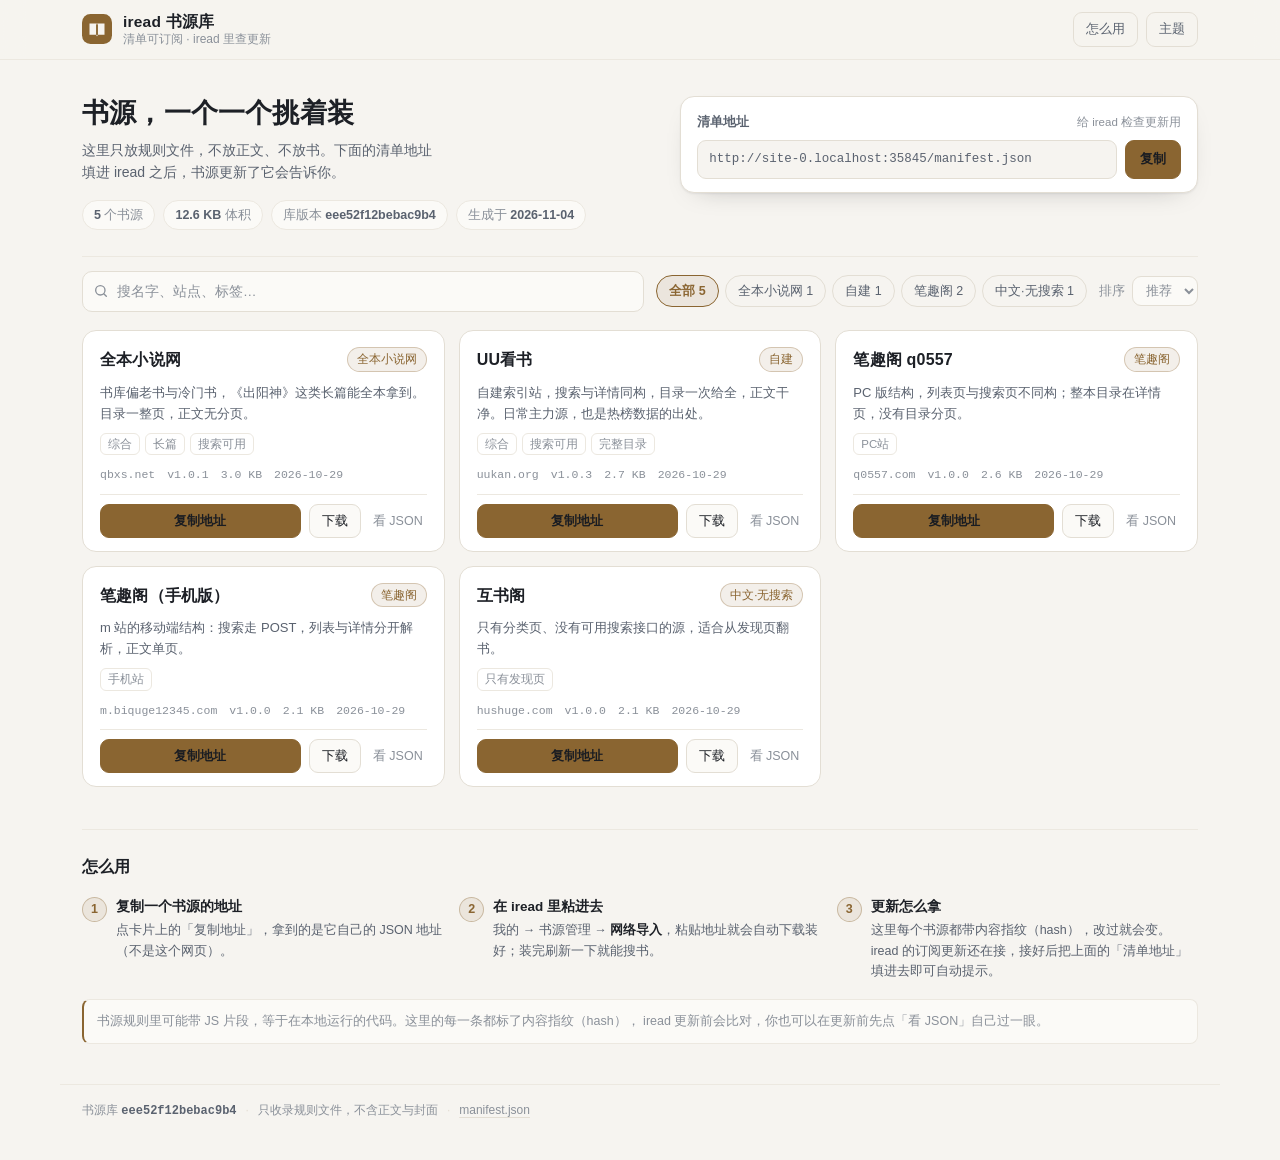
==== index.html @ b8ac7748 "init: iread 书源库（5 个书源 + 清单生成脚本 + 浏览页）" ====
<!doctype html>
<html lang="zh-CN" data-theme="dark">
<head>
<meta charset="utf-8">
<meta name="viewport" content="width=device-width, initial-scale=1">
<title>iread 书源库</title>
<meta name="description" content="iread 的书源库：清单可订阅，iread 里能直接查更新。">
<meta name="color-scheme" content="dark light">
<link rel="icon" href="data:image/svg+xml,%3Csvg xmlns='http://www.w3.org/2000/svg' viewBox='0 0 32 32'%3E%3Crect width='32' height='32' rx='9' fill='%23c8a06a'/%3E%3Cpath d='M8 10h7a2 2 0 0 1 2 2v12a2 2 0 0 0-2-2H8zm16 0h-7a2 2 0 0 0-2 2v12a2 2 0 0 1 2-2h7z' fill='%23191c22'/%3E%3C/svg%3E">
<link rel="stylesheet" href="assets/style.css">
</head>
<body>

<header class="top">
  <div class="top__inner">
    <a class="brand" href="./">
      <svg class="brand__logo" viewBox="0 0 32 32" aria-hidden="true">
        <rect width="32" height="32" rx="9"></rect>
        <path d="M8 10h7a2 2 0 0 1 2 2v12a2 2 0 0 0-2-2H8zm16 0h-7a2 2 0 0 0-2 2v12a2 2 0 0 1 2-2h7z"></path>
      </svg>
      <span class="brand__text">
        <strong>iread 书源库</strong>
        <em>清单可订阅 · iread 里查更新</em>
      </span>
    </a>
    <div class="top__actions">
      <a class="ghostbtn" href="#usage">怎么用</a>
      <button class="ghostbtn" id="themeBtn" type="button" title="切换主题">主题</button>
    </div>
  </div>
</header>

<main class="wrap">

  <section class="hero">
    <div class="hero__left">
      <h2 class="hero__title">书源，一个一个挑着装</h2>
      <p class="hero__desc">这里只放规则文件，不放正文、不放书。下面的清单地址填进 iread 之后，书源更新了它会告诉你。</p>
      <div class="stats" id="stats">
        <span class="stat"><b id="statCount">–</b> 个书源</span>
        <span class="stat"><b id="statSize">–</b> 体积</span>
        <span class="stat">库版本 <b id="statLib">–</b></span>
        <span class="stat">生成于 <b id="statTime">–</b></span>
      </div>
    </div>

    <div class="feed">
      <div class="feed__label">
        <span>清单地址</span>
        <span class="feed__hint">给 iread 检查更新用</span>
      </div>
      <div class="feed__row">
        <input id="feedUrl" readonly spellcheck="false" aria-label="订阅地址">
        <button class="btn btn--primary" id="copyFeed" type="button">复制</button>
      </div>
      <div class="feed__mirror" id="feedMirror">
        <button class="linkbtn" id="copyPages" type="button">GitHub Pages 直连</button>
        <span class="dot">·</span>
        <button class="linkbtn" id="copyJsdelivr" type="button">jsDelivr 镜像</button>
      </div>
    </div>
  </section>

  <section class="toolbar">
    <div class="search">
      <svg viewBox="0 0 24 24" aria-hidden="true"><circle cx="11" cy="11" r="7"></circle><path d="m20 20-3.5-3.5"></path></svg>
      <input id="q" type="search" placeholder="搜名字、站点、标签…" autocomplete="off">
    </div>
    <div class="chips" id="chips" role="tablist" aria-label="分组筛选"></div>
    <label class="sort">
      <span>排序</span>
      <select id="sort">
        <option value="default">推荐</option>
        <option value="name">名称</option>
        <option value="group">分组</option>
        <option value="size">体积</option>
      </select>
    </label>
  </section>

  <section class="grid" id="grid" aria-live="polite"></section>

  <p class="empty" id="empty" hidden>
    没有匹配的书源。<button class="linkbtn" id="resetFilter" type="button">清空筛选</button>
  </p>

  <p class="empty empty--error" id="error" hidden></p>

  <section class="usage" id="usage">
    <h2>怎么用</h2>
    <ol class="steps">
      <li>
        <b>复制一个书源的地址</b>
        <p>点卡片上的「复制地址」，拿到的是它自己的 JSON 地址（不是这个网页）。</p>
      </li>
      <li>
        <b>在 iread 里粘进去</b>
        <p>我的 → 书源管理 → <b>网络导入</b>，粘贴地址就会自动下载装好；装完刷新一下就能搜书。</p>
      </li>
      <li>
        <b>更新怎么拿</b>
        <p>这里每个书源都带内容指纹（hash），改过就会变。iread 的订阅更新还在接，接好后把上面的「清单地址」填进去即可自动提示。</p>
      </li>
    </ol>
    <p class="notice">
      书源规则里可能带 JS 片段，等于在本地运行的代码。这里的每一条都标了内容指纹（hash），
      iread 更新前会比对，你也可以在更新前先点「看 JSON」自己过一眼。
    </p>
  </section>

</main>

<footer class="foot">
  <span>书源库 <b id="footLib">–</b></span>
  <span class="dot">·</span>
  <span>只收录规则文件，不含正文与封面</span>
  <span class="dot">·</span>
  <a href="manifest.json" target="_blank" rel="noopener">manifest.json</a>
</footer>

<div class="toast" id="toast" role="status" aria-live="polite"></div>

<script src="assets/app.js"></script>
</body>
</html>
---- assets/style.css ----
/* iread 书源库 —— 纯静态，无依赖 */

:root {
  --bg: #14161a;
  --bg-2: #191c22;
  --card: #1e222a;
  --card-hover: #232833;
  --line: #2b313c;
  --line-soft: #232935;
  --fg: #e9ecf1;
  --fg-2: #a8b0be;
  --fg-3: #79818f;
  --accent: #c8a06a;
  --accent-soft: rgba(200, 160, 106, .14);
  --ok: #5bb98c;
  --shadow: 0 1px 2px rgba(0, 0, 0, .3), 0 8px 24px -12px rgba(0, 0, 0, .5);
  --radius: 14px;
}

html[data-theme="light"] {
  --bg: #f6f4f0;
  --bg-2: #fbfaf7;
  --card: #ffffff;
  --card-hover: #ffffff;
  --line: #e3ded4;
  --line-soft: #ece8e0;
  --fg: #1d2026;
  --fg-2: #5a626f;
  --fg-3: #8a9099;
  --accent: #8a6531;
  --accent-soft: rgba(138, 101, 49, .1);
  --ok: #2f7d5b;
  --shadow: 0 1px 2px rgba(20, 22, 26, .06), 0 10px 28px -18px rgba(20, 22, 26, .35);
}

* { box-sizing: border-box; }

[hidden] { display: none !important; }

html, body { margin: 0; }

body {
  background: var(--bg);
  color: var(--fg);
  font: 15px/1.6 -apple-system, BlinkMacSystemFont, "Segoe UI", "PingFang SC", "Microsoft YaHei", "Noto Sans SC", sans-serif;
  -webkit-font-smoothing: antialiased;
  padding-bottom: 40px;
}

a { color: inherit; text-decoration: none; }

button, input, select { font: inherit; color: inherit; }

/* ---------------------------------------------------------------- 顶栏 */

.top {
  position: sticky;
  top: 0;
  z-index: 20;
  background: color-mix(in srgb, var(--bg) 82%, transparent);
  backdrop-filter: saturate(140%) blur(12px);
  border-bottom: 1px solid var(--line-soft);
}

.top__inner {
  max-width: 1160px;
  margin: 0 auto;
  padding: 12px 22px;
  display: flex;
  align-items: center;
  justify-content: space-between;
  gap: 16px;
}

.brand { display: flex; align-items: center; gap: 11px; min-width: 0; }

.brand__logo { width: 30px; height: 30px; flex: 0 0 auto; }
.brand__logo rect { fill: var(--accent); }
.brand__logo path { fill: var(--bg); }

.brand__text { display: flex; flex-direction: column; line-height: 1.25; min-width: 0; }
.brand__text strong { font-size: 15.5px; letter-spacing: .2px; }
.brand__text em { font-style: normal; font-size: 12px; color: var(--fg-3); }

.top__actions { display: flex; gap: 8px; flex: 0 0 auto; }

.ghostbtn {
  border: 1px solid var(--line);
  background: transparent;
  color: var(--fg-2);
  border-radius: 9px;
  padding: 6px 12px;
  font-size: 13px;
  cursor: pointer;
  transition: .16s;
}
.ghostbtn:hover { color: var(--fg); border-color: var(--fg-3); }

/* ---------------------------------------------------------------- 布局 */

.wrap { max-width: 1160px; margin: 0 auto; padding: 30px 22px 0; }

/* ---------------------------------------------------------------- 头图区 */

.hero {
  display: grid;
  grid-template-columns: 1.05fr .95fr;
  gap: 26px;
  align-items: start;
  padding: 6px 0 26px;
}

.hero__title { font-size: 27px; line-height: 1.3; margin: 0 0 8px; letter-spacing: .2px; }

.hero__desc { margin: 0 0 16px; color: var(--fg-2); font-size: 14px; max-width: 46ch; }

.stats { display: flex; flex-wrap: wrap; gap: 6px 8px; }

.stat {
  font-size: 12.5px;
  color: var(--fg-3);
  background: var(--bg-2);
  border: 1px solid var(--line-soft);
  border-radius: 999px;
  padding: 4px 11px;
}
.stat b { color: var(--fg-2); font-weight: 600; }

.feed {
  background: var(--card);
  border: 1px solid var(--line);
  border-radius: var(--radius);
  padding: 15px 16px 13px;
  box-shadow: var(--shadow);
}

.feed__label {
  display: flex;
  align-items: baseline;
  justify-content: space-between;
  gap: 10px;
  font-size: 12.5px;
  color: var(--fg-3);
  margin-bottom: 8px;
}
.feed__label > span:first-child { color: var(--fg-2); font-weight: 600; }
.feed__hint { font-size: 11.5px; }

.feed__row { display: flex; gap: 8px; }

.feed__row input {
  flex: 1 1 auto;
  min-width: 0;
  background: var(--bg);
  border: 1px solid var(--line);
  border-radius: 9px;
  padding: 8px 11px;
  font-size: 12.5px;
  font-family: ui-monospace, SFMono-Regular, Menlo, Consolas, monospace;
  color: var(--fg-2);
  text-overflow: ellipsis;
}
.feed__row input:focus { outline: 2px solid var(--accent-soft); border-color: var(--accent); color: var(--fg); }

.btn {
  border: 1px solid var(--line);
  background: var(--bg-2);
  border-radius: 9px;
  padding: 8px 14px;
  font-size: 13px;
  cursor: pointer;
  white-space: nowrap;
  transition: .16s;
}
.btn:hover { border-color: var(--fg-3); }

.btn--primary {
  background: var(--accent);
  border-color: var(--accent);
  color: #191c22;
  font-weight: 600;
}
.btn--primary:hover { filter: brightness(1.06); }

.feed__mirror { margin-top: 9px; display: flex; align-items: center; gap: 8px; font-size: 12.5px; }

.linkbtn {
  background: none;
  border: 0;
  padding: 0;
  color: var(--fg-3);
  font-size: 12.5px;
  cursor: pointer;
  text-decoration: underline;
  text-decoration-color: var(--line);
  text-underline-offset: 3px;
}
.linkbtn:hover { color: var(--accent); text-decoration-color: currentColor; }

.dot { color: var(--line); }

/* ---------------------------------------------------------------- 工具条 */

.toolbar {
  display: flex;
  align-items: center;
  gap: 12px;
  flex-wrap: wrap;
  padding: 14px 0 18px;
  border-top: 1px solid var(--line-soft);
}

.search {
  position: relative;
  flex: 1 1 260px;
  min-width: 200px;
}
.search svg {
  position: absolute;
  left: 11px;
  top: 50%;
  transform: translateY(-50%);
  width: 16px;
  height: 16px;
  fill: none;
  stroke: var(--fg-3);
  stroke-width: 2;
  stroke-linecap: round;
}
.search input {
  width: 100%;
  padding: 9px 12px 9px 34px;
  background: var(--bg-2);
  border: 1px solid var(--line);
  border-radius: 10px;
  font-size: 13.5px;
}
.search input:focus { outline: 2px solid var(--accent-soft); border-color: var(--accent); }
.search input::placeholder { color: var(--fg-3); }

.chips { display: flex; flex-wrap: wrap; gap: 6px; }

.chip {
  border: 1px solid var(--line);
  background: transparent;
  color: var(--fg-2);
  border-radius: 999px;
  padding: 5px 12px;
  font-size: 12.5px;
  cursor: pointer;
  transition: .14s;
}
.chip:hover { border-color: var(--fg-3); color: var(--fg); }
.chip[aria-selected="true"] {
  background: var(--accent-soft);
  border-color: var(--accent);
  color: var(--accent);
  font-weight: 600;
}

.sort { display: flex; align-items: center; gap: 7px; font-size: 12.5px; color: var(--fg-3); }
.sort select {
  background: var(--bg-2);
  border: 1px solid var(--line);
  border-radius: 9px;
  padding: 6px 9px;
  font-size: 12.5px;
  cursor: pointer;
}

/* ---------------------------------------------------------------- 卡片 */

.grid {
  display: grid;
  grid-template-columns: repeat(auto-fill, minmax(320px, 1fr));
  gap: 14px;
}

.card {
  background: var(--card);
  border: 1px solid var(--line);
  border-radius: var(--radius);
  padding: 16px 17px 13px;
  display: flex;
  flex-direction: column;
  gap: 9px;
  transition: .18s;
}
.card:hover { border-color: color-mix(in srgb, var(--accent) 45%, var(--line)); box-shadow: var(--shadow); }

.card__head { display: flex; align-items: flex-start; justify-content: space-between; gap: 10px; }

.card__name { margin: 0; font-size: 16px; font-weight: 650; letter-spacing: .2px; }

.card__badge {
  flex: 0 0 auto;
  font-size: 11.5px;
  color: var(--accent);
  background: var(--accent-soft);
  border: 1px solid color-mix(in srgb, var(--accent) 30%, transparent);
  border-radius: 999px;
  padding: 2px 9px;
  white-space: nowrap;
}

.card__desc {
  margin: 0;
  font-size: 13px;
  color: var(--fg-2);
  line-height: 1.62;
  display: -webkit-box;
  -webkit-line-clamp: 3;
  -webkit-box-orient: vertical;
  overflow: hidden;
  min-height: 0;
}

.card__tags { display: flex; flex-wrap: wrap; gap: 5px; }
.tag {
  font-size: 11.5px;
  color: var(--fg-3);
  border: 1px solid var(--line-soft);
  border-radius: 6px;
  padding: 1px 7px;
}

.card__meta {
  display: flex;
  flex-wrap: wrap;
  gap: 4px 12px;
  font-size: 11.5px;
  color: var(--fg-3);
  font-family: ui-monospace, SFMono-Regular, Menlo, Consolas, monospace;
  padding-top: 2px;
}
.card__meta span { white-space: nowrap; }

.card__foot {
  display: flex;
  gap: 8px;
  padding-top: 9px;
  border-top: 1px solid var(--line-soft);
  margin-top: auto;
}

.card__foot .btn { padding: 6px 12px; font-size: 12.5px; }

.card__foot .btn--primary { flex: 1 1 auto; }

.card__link {
  align-self: center;
  font-size: 12.5px;
  color: var(--fg-3);
  padding: 6px 4px;
}
.card__link:hover { color: var(--accent); }

/* ---------------------------------------------------------------- 空态 / 说明 */

.empty {
  text-align: center;
  color: var(--fg-3);
  font-size: 13.5px;
  padding: 40px 0;
}
.empty--error { color: #d08a6a; white-space: pre-wrap; text-align: left; max-width: 70ch; margin: 0 auto; }

.usage {
  margin: 42px 0 0;
  padding: 24px 0 0;
  border-top: 1px solid var(--line-soft);
}
.usage h2 { font-size: 16px; margin: 0 0 16px; }

.steps {
  list-style: none;
  counter-reset: step;
  margin: 0 0 18px;
  padding: 0;
  display: grid;
  grid-template-columns: repeat(3, 1fr);
  gap: 16px;
}
.steps li { counter-increment: step; position: relative; padding-left: 34px; }
.steps li::before {
  content: counter(step);
  position: absolute;
  left: 0;
  top: 1px;
  width: 23px;
  height: 23px;
  border-radius: 50%;
  background: var(--accent-soft);
  border: 1px solid color-mix(in srgb, var(--accent) 35%, transparent);
  color: var(--accent);
  font-size: 12.5px;
  font-weight: 700;
  display: grid;
  place-items: center;
}
.steps > li > b { display: block; font-size: 13.5px; margin-bottom: 3px; }
.steps p b { display: inline; font-size: inherit; margin: 0; color: var(--fg); }
.steps p { margin: 0; font-size: 12.5px; color: var(--fg-2); line-height: 1.62; }

.notice {
  margin: 0;
  font-size: 12.5px;
  color: var(--fg-3);
  background: var(--bg-2);
  border: 1px solid var(--line-soft);
  border-left: 2px solid var(--accent);
  border-radius: 8px;
  padding: 11px 13px;
  line-height: 1.65;
}

/* ---------------------------------------------------------------- 页脚 */

.foot {
  max-width: 1160px;
  margin: 40px auto 0;
  padding: 16px 22px 0;
  border-top: 1px solid var(--line-soft);
  font-size: 12px;
  color: var(--fg-3);
  display: flex;
  flex-wrap: wrap;
  gap: 6px 9px;
  align-items: center;
}
.foot a { text-decoration: underline; text-decoration-color: var(--line); text-underline-offset: 3px; }
.foot a:hover { color: var(--accent); }
.foot b { color: var(--fg-2); font-weight: 600; font-family: ui-monospace, Menlo, Consolas, monospace; }

/* ---------------------------------------------------------------- toast */

.toast {
  position: fixed;
  left: 50%;
  bottom: 34px;
  transform: translate(-50%, 14px);
  background: var(--card);
  color: var(--fg);
  border: 1px solid var(--line);
  border-radius: 10px;
  padding: 9px 16px;
  font-size: 13px;
  box-shadow: var(--shadow);
  opacity: 0;
  pointer-events: none;
  transition: .2s;
  z-index: 40;
}
.toast[data-show="1"] { opacity: 1; transform: translate(-50%, 0); }

/* ---------------------------------------------------------------- 响应式 */

@media (max-width: 900px) {
  .hero { grid-template-columns: 1fr; gap: 18px; }
  .steps { grid-template-columns: 1fr; gap: 12px; }
  .hero__title { font-size: 23px; }
}

@media (max-width: 560px) {
  .wrap { padding: 20px 15px 0; }
  .top__inner { padding: 10px 15px; }
  .grid { grid-template-columns: 1fr; }
  .foot { padding: 14px 15px 0; }
}

@media (prefers-reduced-motion: reduce) {
  * { transition: none !important; }
}
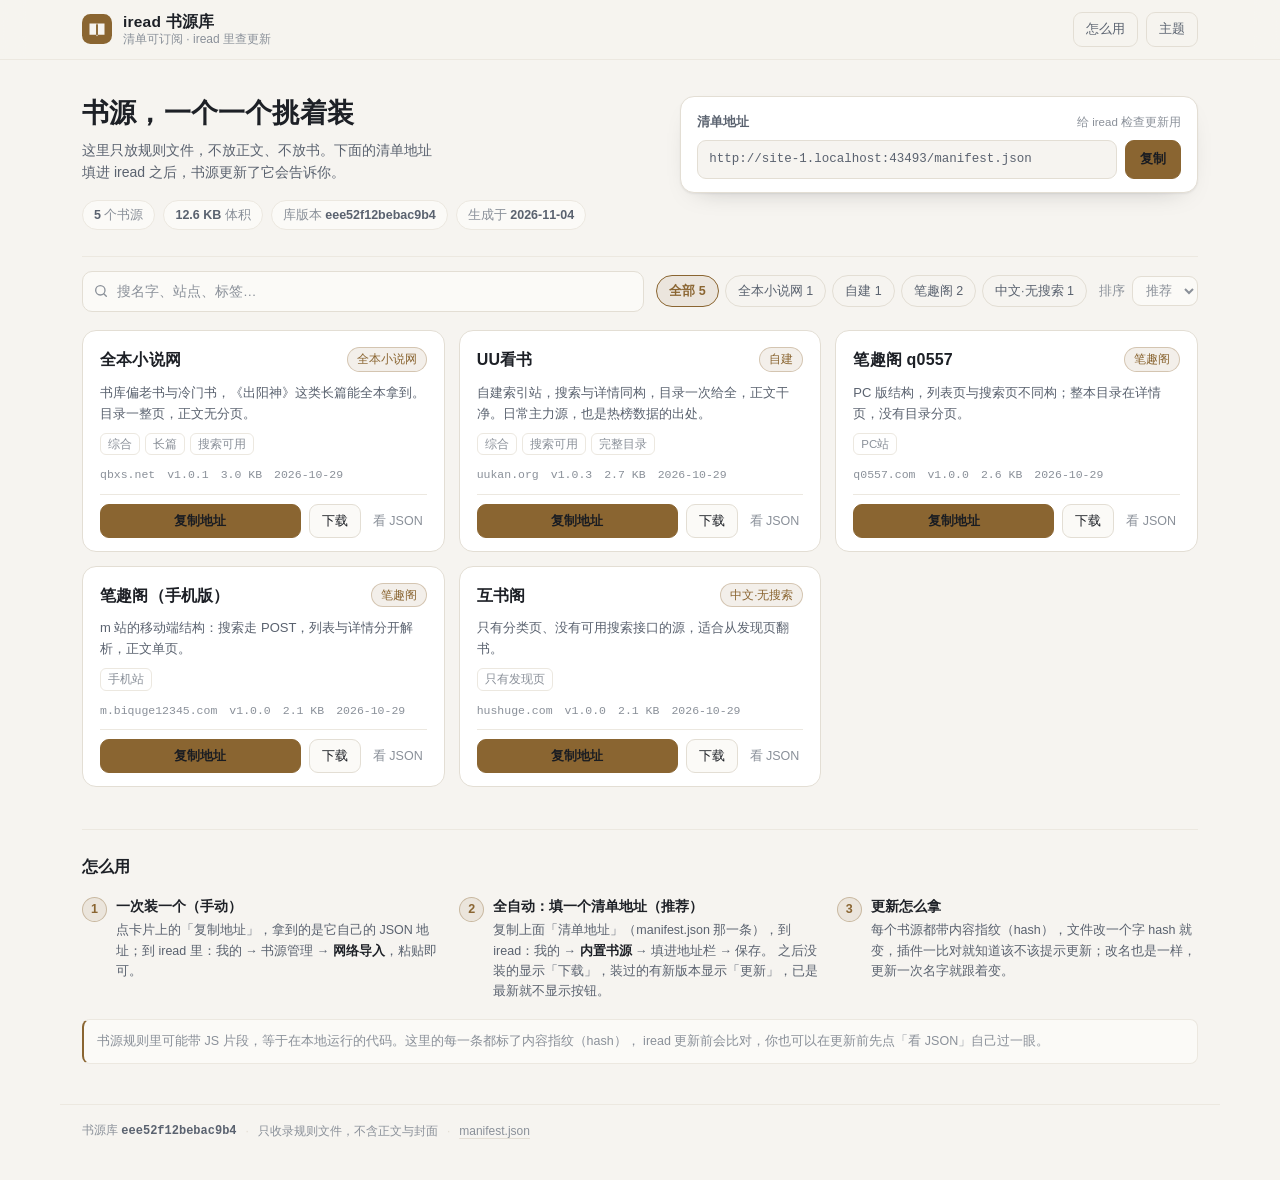
==== commit b0243c24: "feat: set.js 管理命令 + 三步使用说明（内置书源 v1.1 客户端）" ====
--- a/index.html
+++ b/index.html
@@ -90,16 +90,17 @@
     <h2>怎么用</h2>
     <ol class="steps">
       <li>
-        <b>复制一个书源的地址</b>
-        <p>点卡片上的「复制地址」，拿到的是它自己的 JSON 地址（不是这个网页）。</p>
+        <b>一次装一个（手动）</b>
+        <p>点卡片上的「复制地址」，拿到的是它自己的 JSON 地址；到 iread 里：我的 → 书源管理 → <b>网络导入</b>，粘贴即可。</p>
       </li>
       <li>
-        <b>在 iread 里粘进去</b>
-        <p>我的 → 书源管理 → <b>网络导入</b>，粘贴地址就会自动下载装好；装完刷新一下就能搜书。</p>
+        <b>全自动：填一个清单地址（推荐）</b>
+        <p>复制上面「清单地址」（manifest.json 那一条），到 iread：我的 → <b>内置书源</b> → 填进地址栏 → 保存。
+           之后没装的显示「下载」，装过的有新版本显示「更新」，已是最新就不显示按钮。</p>
       </li>
       <li>
         <b>更新怎么拿</b>
-        <p>这里每个书源都带内容指纹（hash），改过就会变。iread 的订阅更新还在接，接好后把上面的「清单地址」填进去即可自动提示。</p>
+        <p>每个书源都带内容指纹（hash），文件改一个字 hash 就变，插件一比对就知道该不该提示更新；改名也是一样，更新一次名字就跟着变。</p>
       </li>
     </ol>
     <p class="notice">
